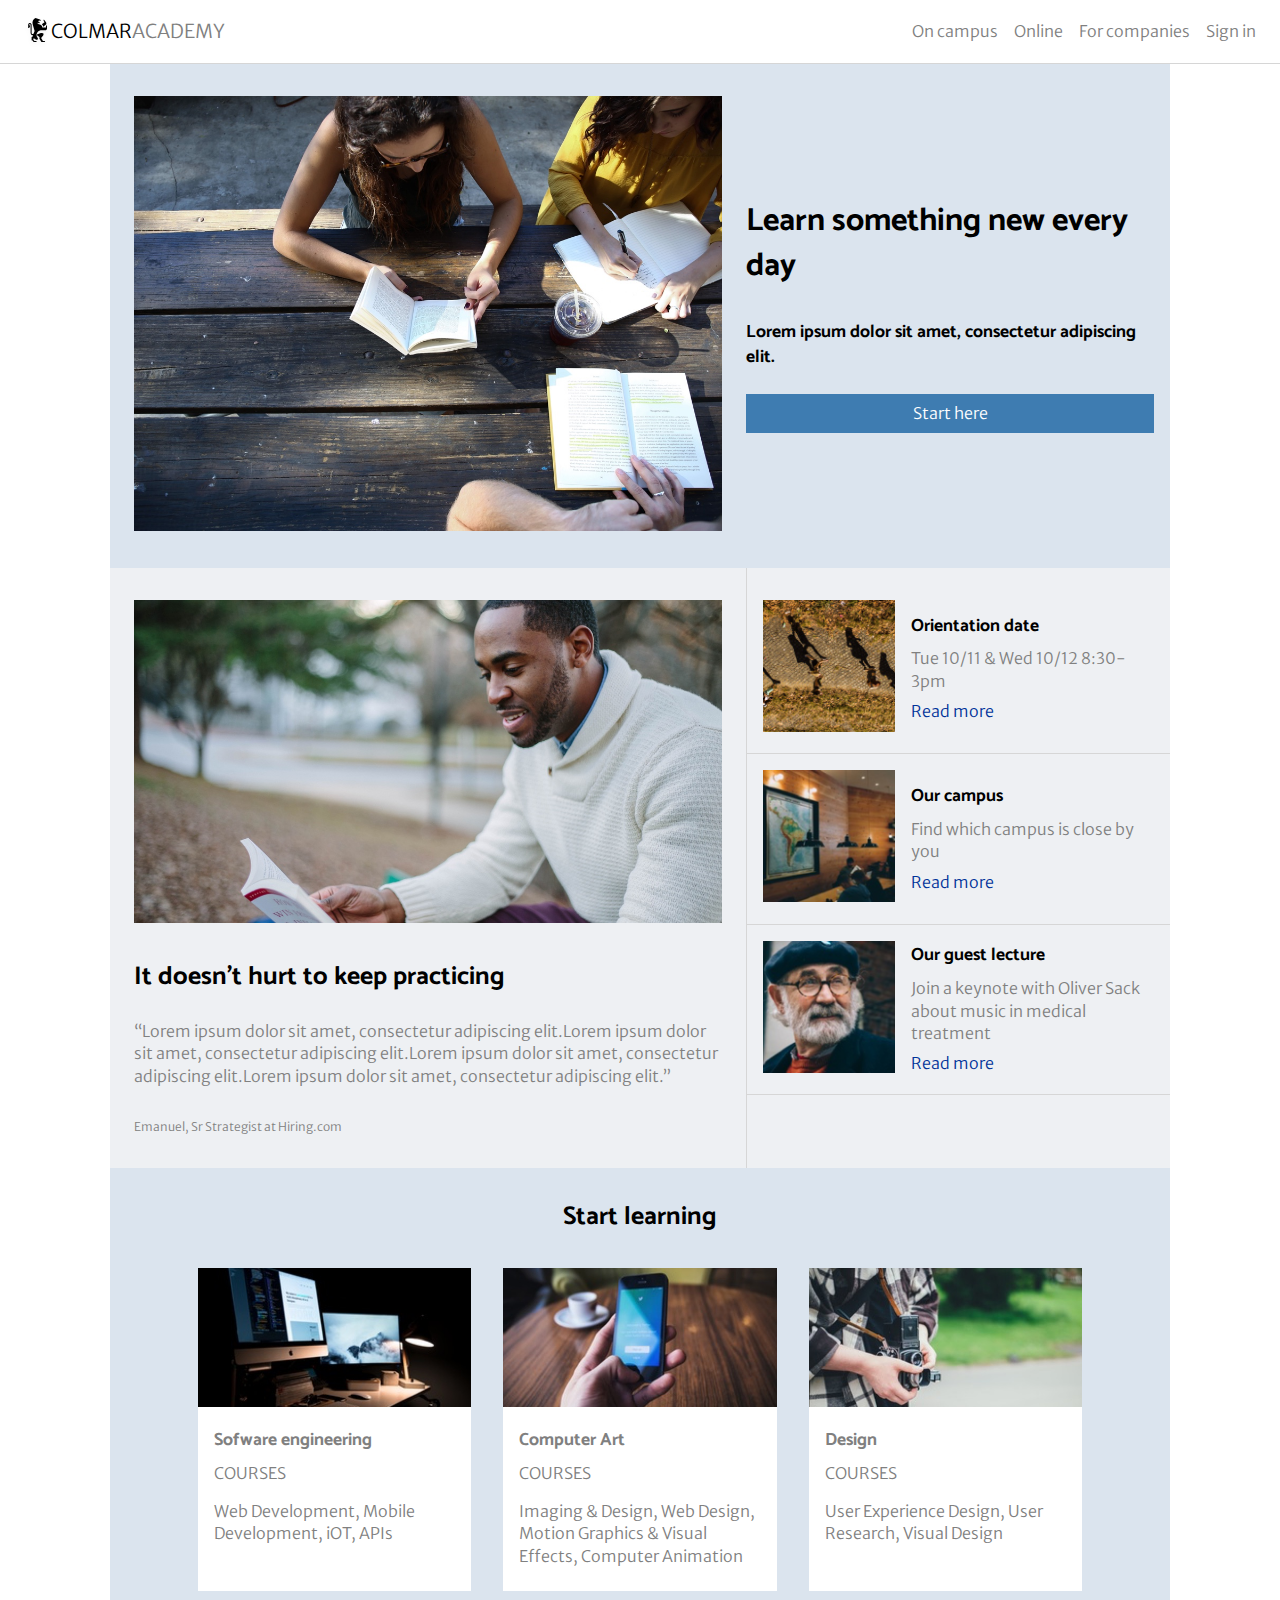
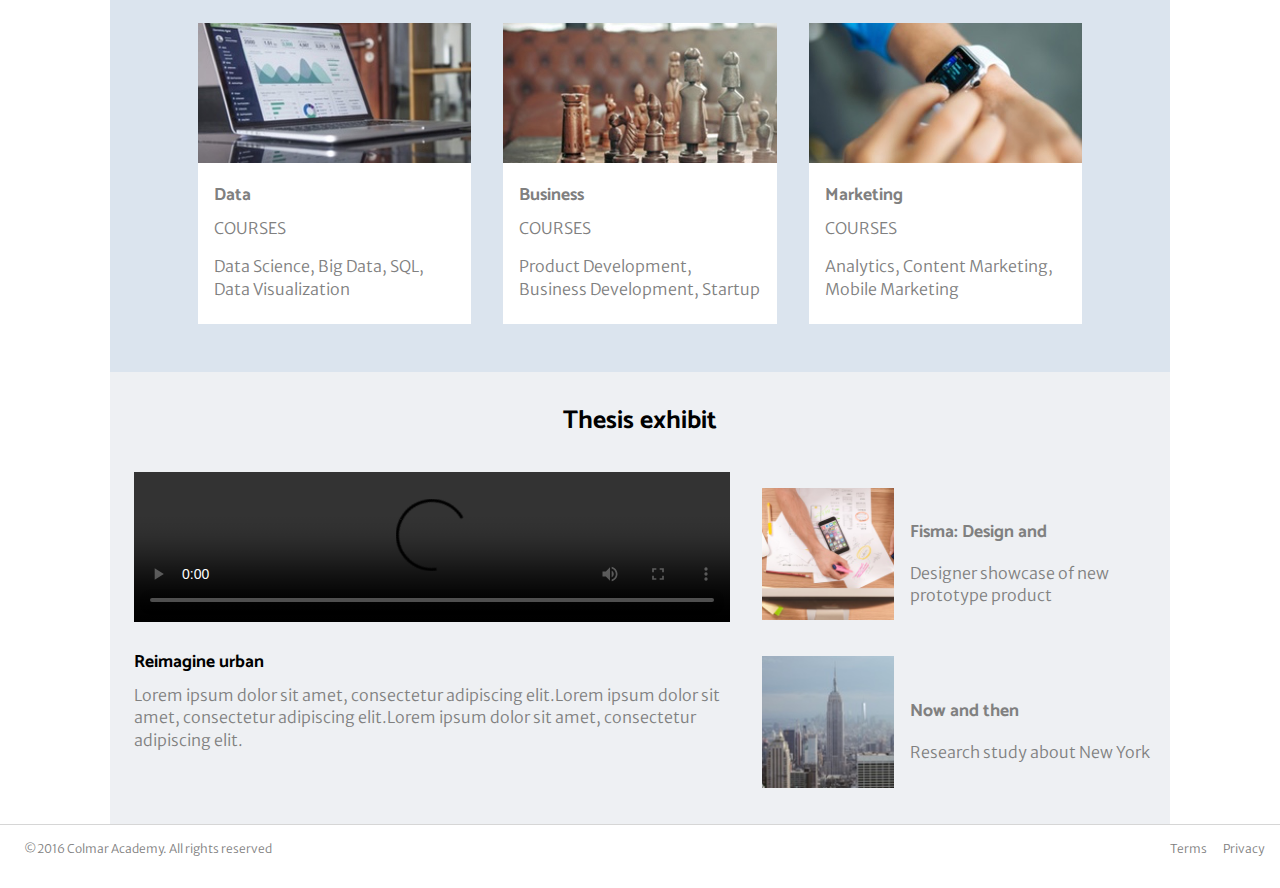
==== ColmarAcademy/index.html @ e9989dc5 "Codecademy generated from the project submission page." ====
<!doctype html>
<html>
  <head>
    <title>Cormar Academy</title>
    <meta charset="UTF-8">
    <meta name="viewport" content="width=device-width, initial-scale=1.0">
    <meta http-equiv="X-UA-Compatible" content="IE=edge,chrome=1">

    <link href="https://fonts.googleapis.com/css?family=Catamaran:600,700|Merriweather+Sans:300,400" rel="stylesheet">
    <link rel="stylesheet" type="text/css" href="./resources/css/style.css">
  </head>
  <body>
    <nav>
      <a href="index.html">
        <div class="logo">
          <img src="./resources/images/ic-logo.svg" alt="logo" />
          <span class="toggle black">Colmar</span><span class="blue toggle">Academy</span>
        </div>
      </a>
      <ul>
        <li><a href="#"><span class="mobile"><img src="./resources/images/ic-on-campus.svg" alt="on-campus-icon"/></span><span class="switch">On campus</span></a></li>
        <li><a href="#"><span class="mobile"><img src="./resources/images/ic-online.svg" alt="online-icon"/></span><span class="switch">Online</span></a></li>
        <li class="switch"><a href="#">For companies</a></li>
        <li><a href="#"><span class="mobile"><img src="./resources/images/ic-login.svg" alt="login-icon"/></span><span class="switch">Sign in</span></a></li>
      </ul>
    </nav>

<!--    banner -->
    <div class="main-container">
      <section class="banner">
        <div class=container>
         <img src="./resources/images/banner.jpg" alt="banner"/>
        </div>
        <aside class="aside">
          <div class="text">
            <h1 class="bold">Learn something new every day</h1>
            <h3>Lorem ipsum dolor sit amet, consectetur adipiscing elit.</h3>
            <a href="#" role="button">Start here</a>
          </div>
        </aside>

      </section> <!-- end of banner
 -->


 <!-- information -->
      <section class="information-main">
        <div class="container">
          <img src="./resources/images/information-main.jpg" alt="information-main"/>

          <h2>It doesn't hurt to keep practicing</h2>
          <q class="gray">Lorem ipsum dolor sit amet, consectetur adipiscing elit.Lorem ipsum dolor sit amet, consectetur adipiscing elit.Lorem ipsum dolor sit amet, consectetur adipiscing elit.Lorem ipsum dolor sit amet, consectetur adipiscing elit.</q>
          <p class="small gray">Emanuel, Sr Strategist at <a href="#">Hiring.com</a></p>
        </div>
        <aside class="info">
          <div class="card">
            <div class="image-container">
              <span class="switch"><img src="resources/images/information-orientation.jpg" alt="information-orientation"/></span><span class="mobile"><img src="resources/images/information-orientation-mobile.jpg" alt="information-orientation-mobile"/></span>
            </div>
            <div class="text">
              <h3>Orientation date</h3>
              <p class="gray">Tue 10/11 & Wed 10/12 8:30-3pm</p>
              <a href="#">Read more</a>
            </div>
          </div>

          <div class="card">
            <div class="image-container">
              <span class="switch"><img src="resources/images/information-campus.jpg" alt="information-campus"/></span><span class="mobile"><img src="resources/images/information-campus-mobile.jpg" alt="information-campus-mobile"/></span>
            </div>
            <div class="text">
              <h3>Our campus</h3>
              <p class="gray">Find which campus is close by you</p>
              <a href="#">Read more</a>
            </div>
          </div>

          <div class="card">
            <div class="image-container">
              <span class="switch"><img src="resources/images/information-guest-lecture.jpg" alt="information-guest-lecture"/></span><span class="mobile"><img src="resources/images/information-guest-lecture-mobile.jpg" alt="information-guest-lecture-mobile"/></span>
            </div>
            <div class="text">
              <h3>Our guest lecture</h3>
              <p class="gray">Join a keynote with Oliver Sack about music in medical treatment</p>
              <a href="#">Read more</a>
            </div>
          </div>
        </aside>
      </section> <!-- end of information-main -->

      <!-- courses -->
      <section class="courses">
        <h2>Start learning</h2>
        <div class="courses-container">

          <div class="course card">
            <a href="#">
              <img class="switch" src="resources/images/course-software.jpg" alt="course-software"/>
              <div class="text">
                <h3>Sofware engineering</h3>
                <p class="upper switch">Courses</p>
                <p class="switch">Web Development, Mobile Development, iOT, APIs</p>
              </div>
            </a>
          </div>

          <div class="course card">
            <a href="#">
              <img class="switch" src="resources/images/course-computer-art.jpg" alt="course-computer-art"/>
              <div class="text">
                <h3>Computer Art</h3>
                <p class="upper switch">Courses</p>
                <p class="switch">Imaging & Design, Web Design, Motion Graphics & Visual Effects, Computer Animation</p>
              </div>
            </a>
          </div>

          <div class="course card">
            <a href="#">
              <img class="switch" src="resources/images/course-design.jpg" alt="course-design"/>
              <div class="text">
                <h3>Design</h3>
                <p class="upper switch">Courses</p>
                <p class="switch">User Experience Design, User Research, Visual Design</p>
              </div>
            </a>
          </div>

          <div class="course card">
            <a href="#">
              <img class="switch" src="resources/images/course-data.jpg" alt="course-data"/>
              <div class="text">
                <h3>Data</h3>
                <p class="upper switch">Courses</p>
                <p class="switch">Data Science, Big Data, SQL, Data Visualization</p>
              </div>
            </a>
          </div>

          <div class="course card">
            <a href="#">
              <img class="switch" src="resources/images/course-business.jpg" alt="course-business"/>
              <div class="text">
                <h3>Business</h3>
                <p class="upper switch">Courses</p>
                <p class="switch">Product Development, Business Development, Startup</p>
              </div>
            </a>
          </div>

          <div class="course card">
            <a href="#">
              <img class="switch" src="resources/images/course-marketing.jpg" alt="course-marketing"/>
              <div class="text">
                <h3>Marketing</h3>
                <p class="upper switch">Courses</p>
                <p class="switch">Analytics, Content Marketing, Mobile Marketing</p>
              </div>
            </a>
          </div>
        </div> <!-- end of courses-container -->
      </section> <!-- end of courses -->

      <!--  thesis -->
      <section class="thesis">
        <h2>Thesis exhibit</h2>
        <div class="thesis-content">
          <div class="left container">
            <div class="video-container">
              <video src="./resources/videos/thesis.mp4" type="video/mp4"  controls></video>
            </div>

            <h3 class="switch">Reimagine urban</h3>
            <p class="gray switch">Lorem ipsum dolor sit amet, consectetur adipiscing elit.Lorem ipsum dolor sit amet, consectetur adipiscing elit.Lorem ipsum dolor sit amet, consectetur adipiscing elit.</p>
          </div>

          <aside class="switch">
            <a href="#">
              <div class="card">
                <div class="image-container">
                  <img src="resources/images/thesis-fisma.jpg" alt="thesis-fisma"/>
                </div>
                <div class="text">
                  <h3>Fisma: Design and</h3>
                  <p class="gray">Designer showcase of new prototype product</p>
                </div>
              </div>
            </a>

            <a href="#">
              <div class="card">
                <div class="image-container">
                  <img src="resources/images/thesis-now-and-then.jpg" alt="thesis-now-and-then"/>
                </div>
                <div class="text">
                  <h3>Now and then</h3>
                  <p class="gray">Research study about New York</p>
                </div>
              </div>
            </a>
          </aside> <!-- end of right -->
        </div> <!-- end of thesis-content -->
      </section> <!-- end of thesis -->
    </div> <!-- end of main-container -->
    <footer class="small gray">
     <p>&copy;2016 Colmar Academy. All rights reserved</p>
     <ul class="switch">
       <li><a href="#">Terms</a></li>
       <li><a href="#">Privacy</a></li>
     </ul>
   </footer>
  </body>
</html>
---- ColmarAcademy/resources/css/style.css ----
* {
    /*background: #000 !important;
    color: #0f0 !important;*/
    /*outline: solid #f00 1px !important;*/
    margin: 0;
    padding: 0;
    box-sizing: border-box;
}

html, body {
    font-size: 16px;
    box-sizing: border-box;
    font-family: 'Merriweather Sans', sans-serif;
    font-weight: 300;
    line-height: 1.4;

}

h1,
h2,
h3 {
    font-family: 'Catamaran', sans-serif;
    font-weight: 700;
}

h1 {
    font-size: 2rem;
}

h2 {
    font-size: 1.6rem;
    padding-top: 2rem;
    padding-bottom: 2rem;
}

h3 {
    font-size: 1.1rem;
}

a {
    text-decoration: none;
    list-style: none;
}

.upper {
    text-transform: uppercase;
}

.main-container {
    background-color: #eef0f3;
}

@media only screen and (min-width: 1200px) {
    .main-container {
        max-width: 1060px;
        margin: 0 auto;
    }
}

.bold {
    font-weight: bold;
}

.gray {
    color: gray;
}

.small {
    font-size: 12px;
}

/*nav*/
nav {
    position: fixed;
    background-color: white;
    width: 100%;
    display: flex;
    height: 64px;
    justify-content: space-between;
    align-items: center;
    border-bottom: 1px solid #d6d6d6;
    padding-left:  1.5em;
    padding-right: 1.5em;
}

.logo {
    display: flex;
    align-items: center;
    text-transform: uppercase;
}

/*.blue {
    color: #054a91;
}*/

.logo img {
    width: 27px;
    height: 32px;
}

.logo span {
    font-size: 1.2rem;
}

ul {
    display: flex;
}

li {
    list-style-type: none;
    padding-right: 1rem;
}

nav li:last-child {
    padding-right: 0;
}

a {
    color: gray;
}

.black {
    color: black;
}

nav a:hover {
    text-decoration: underline;
}

.mobile {
    display: none;
}

@media only screen and (max-width: 620px) {

    .mobile {
        display: block;
    }

    .switch {
        display: none;
    }

    li {
       padding-right: 4rem;
    }
}

@media only screen and (max-width: 480px) {
    .toggle {
        display: none;
    }

}

/*banner*/
section {
    width: 100%;
    display: flex;
    justify-content: space-between;
    /*border: 1px solid #d6d6d6;*/
}

.banner {
    padding-top: 64px;
    background-color: #DBE4EE;
}

.banner aside {
    display: flex;
    flex-direction: column;
    justify-content: center;
}

.banner h1 {
        padding-bottom: 1rem;
    }

.banner h3 {
    padding-top: 1rem;
    padding-bottom: 1.5rem;
}

.banner a {
    padding: 8px;
    color: white;
    background-color: #3E7CB1;
    text-align: center;
    transition-property: background-color;
    transition-duration: 550ms;
}

.banner a:hover {
    background-color: #054a91;
    /*background-color: #ff570a;*/
    box-shadow: 3px 3px 3px 0 rgba(0, 0, 0, 0.5);
    transition-property: box-shadow;
    transition-duration: 550ms;
}

.container {
    max-width: 60%;
    padding: 32px 24px 32px 24px;
}

img {
    width: 100%;
}

aside {
    /*max-width: 423px;*/
    max-width: 40%;
    padding: 16px 0;

}

.text {
    padding: 16px;
    display: flex;
    flex-direction: column;
    justify-content: center;

}

.banner .text {
    padding-left: 0;
}

.container h2 {
    padding-bottom: 1.5rem;
}

@media only screen and (max-width: 620px) {

    .banner {
        display: block;
    }

    .container {
       max-width: 100%;
    }

    .banner .container {
        padding: 0;

        /*height: 180px;
        background-color: #3E7CB1;*/
    }

    .banner .text {
    padding-left: 16px;
}

    .banner img {
        /*display: none;*/
        max-width: 100%;
    }

    aside {
        max-width: 100%;
    }

    .banner a {
        background-color: #3E7CB1;
    }
}


.information-main .container p {
    padding-top: 2rem;

}

.information-main a:hover {
    text-decoration: underline;
    color: #003399;
}

/*.card:hover {
    background-color: #DBE4EE;
    border-left: 1px solid #d6d6d6;
}*/

.information-main .card {
    border-bottom: 1px solid #d6d6d6;
}

.card {
    display: flex;
    max-width: 100%;
    /*border: 1px solid #d6d6d6;*/
}

.card p {
    padding-top: 0.5rem;
    padding-bottom: 0.5rem;
}

.info {
    border-left: 1px solid #d6d6d6;
}

.info .text a {
    color: #003399;
}

.info a:hover {
    text-decoration: underline;
}

.image-container {
    max-width: 35%;
    padding: 16px 0 16px 16px;
}

.info .card:hover {
    background-color: #DBE4EE;
}

@media only screen and (max-width: 620px) {
    .information-main .container {
        display: none;
    }

    .information-main aside {
        padding-top: 0;
        padding-bottom: 0;
    }

    .card {
        display: block;
    }

    .information-main .card {
        padding-bottom: 3rem;
        border: none;
    }

    .information-main .text {
        padding-left: 32px;
        padding-bottom: 0;
    }

    .image-container {
        max-width: 100%;
        padding: 16px;
    }
}

/*courses*/

.courses {
  flex-direction: column;
  align-items: center;
  background-color: #DBE4EE;
}

.courses-container {
    display: flex;
    flex-wrap: wrap;
   /* width: 85%;*/
   padding: 0 72px 32px 72px;
}

.course {
    display: flex;
    flex-direction: column;
    max-height: 50%;
    background-color: white;
    /*margin: 0 1rem 1rem 1rem;*/
    margin: 1rem;
    flex: 1 1 29%;
}

.courses h2 {
    padding-bottom: 1rem;
}

.course p {
    color: gray;
}

.course:hover {
    box-shadow: 3px 3px 3px 0 rgba(0, 0, 0, 0.5);
    transition-property: box-shadow;
    transition-duration: 550ms;
}

@media only screen and (max-width: 620px) {
    .courses-container {
        width: 100%;
        display: block;
        padding: 0 0 16px 0;
    }

    .course {
        background-color: #3E7CB1;
    }

    .course a {
        color: white;
    }

    .course .text {
        padding-bottom: 24px;
    }

    .course a:hover {
        background-color: #054a91;
        box-shadow: 3px 3px 3px 0 rgba(0, 0, 0, 0.5);
        transition-property: box-shadow, background-color;
        transition-duration: 550ms;
    }

    .courses h2 {
        padding-bottom: 0;
    }
}

/*thesis*/
.thesis {
    flex-direction: column;
}

.thesis h2 {
    padding-bottom: 0;
    text-align: center;
}

.thesis-content {
    display: flex;
}

.left {
    padding-right: 16px;
}

.thesis-content h3 {
    padding-top: 1.5rem;
    padding-bottom: 0.5rem;
}

video {
    width: 100%;
}

.thesis .card {
   max-height: 168px;
}

.thesis .card:hover {
    background-color: #DBE4EE;
}

.thesis aside {
    padding-top: 32px;
}

footer {
    width: 100%;
    display: flex;
    justify-content: space-between;
    align-items: flex-start;
    padding-left: 1.5rem;
    padding-top: 1rem;
    border-top: 1px solid #d6d6d6;
    height: 64px;
    font-size: 12px;
}

footer a:hover {
    text-decoration: underline;
}

@media only screen and (max-width: 620px) {

    .thesis-content .container {
        padding: 16px 0  24px 0;
    }

    .left {
        padding: 0;
    }

    footer {
        padding-bottom: 16px;
        height: auto;
        border-top: none;
    }
}
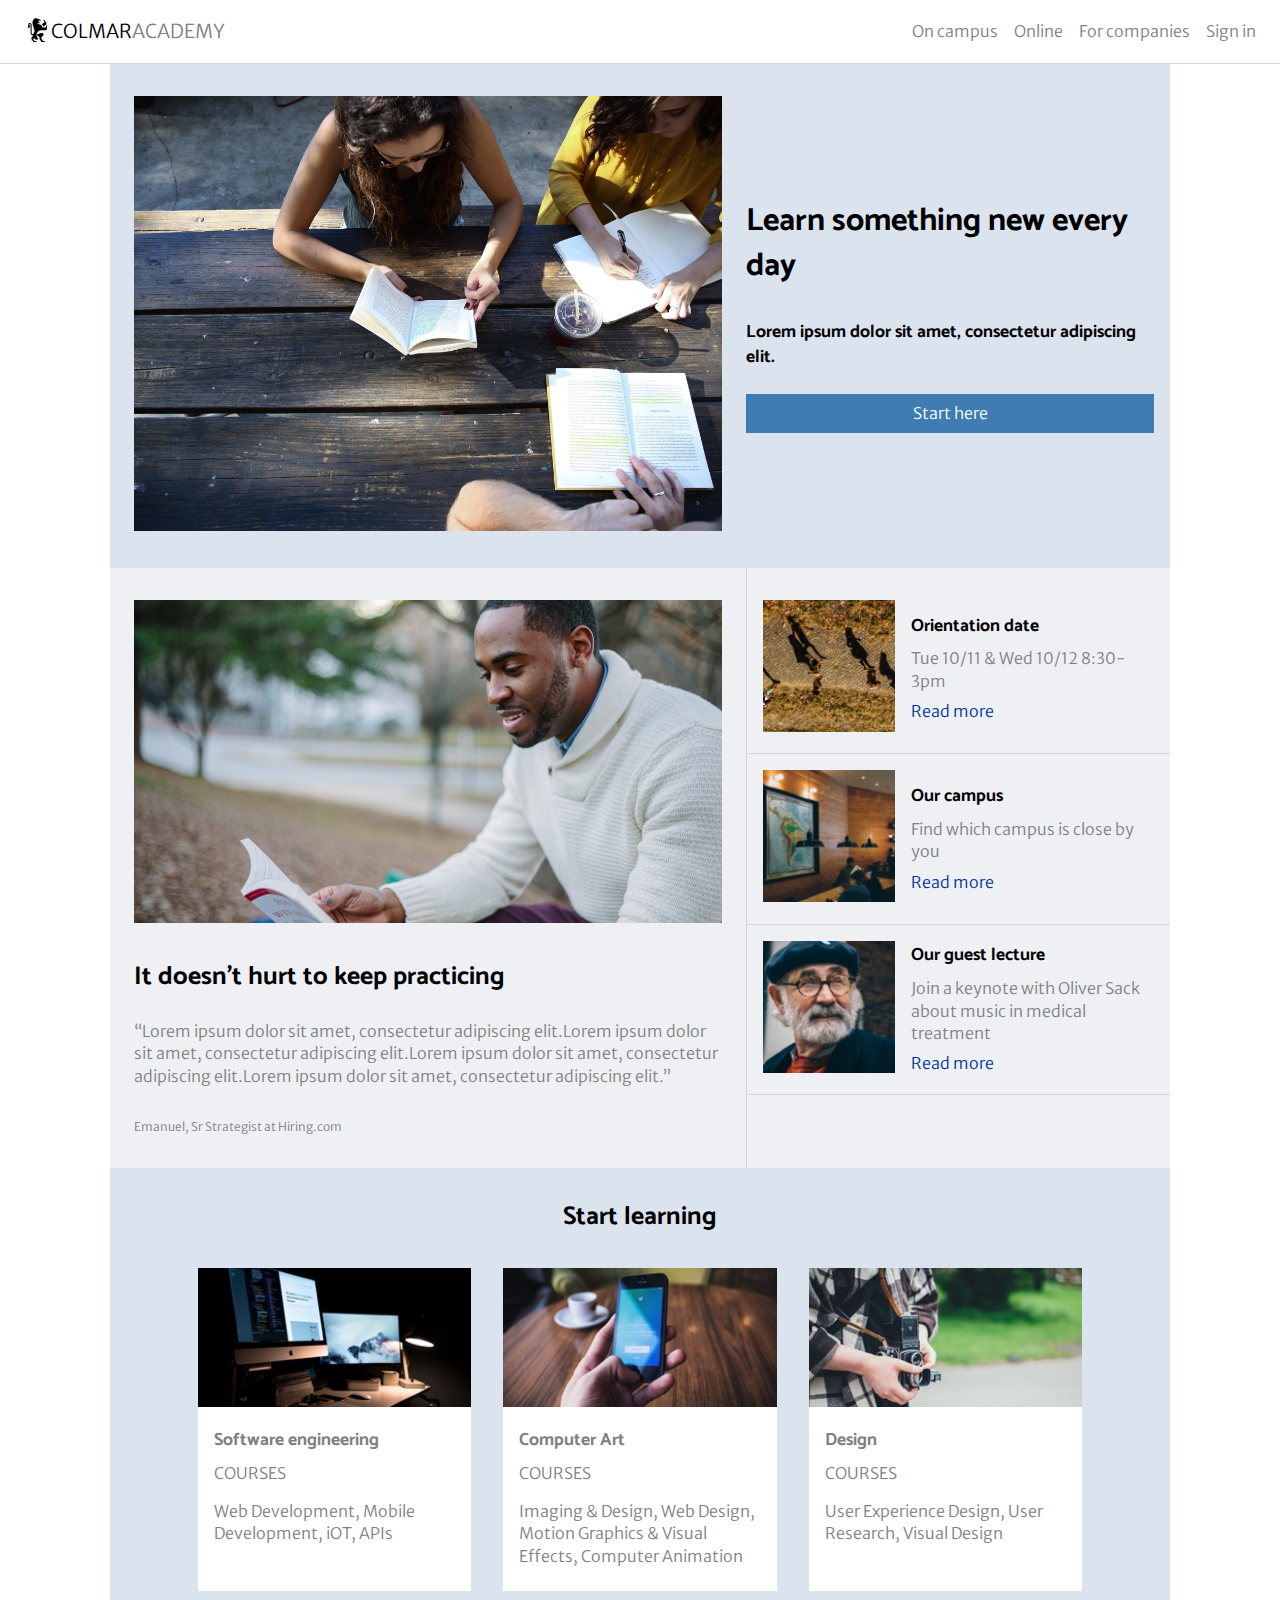
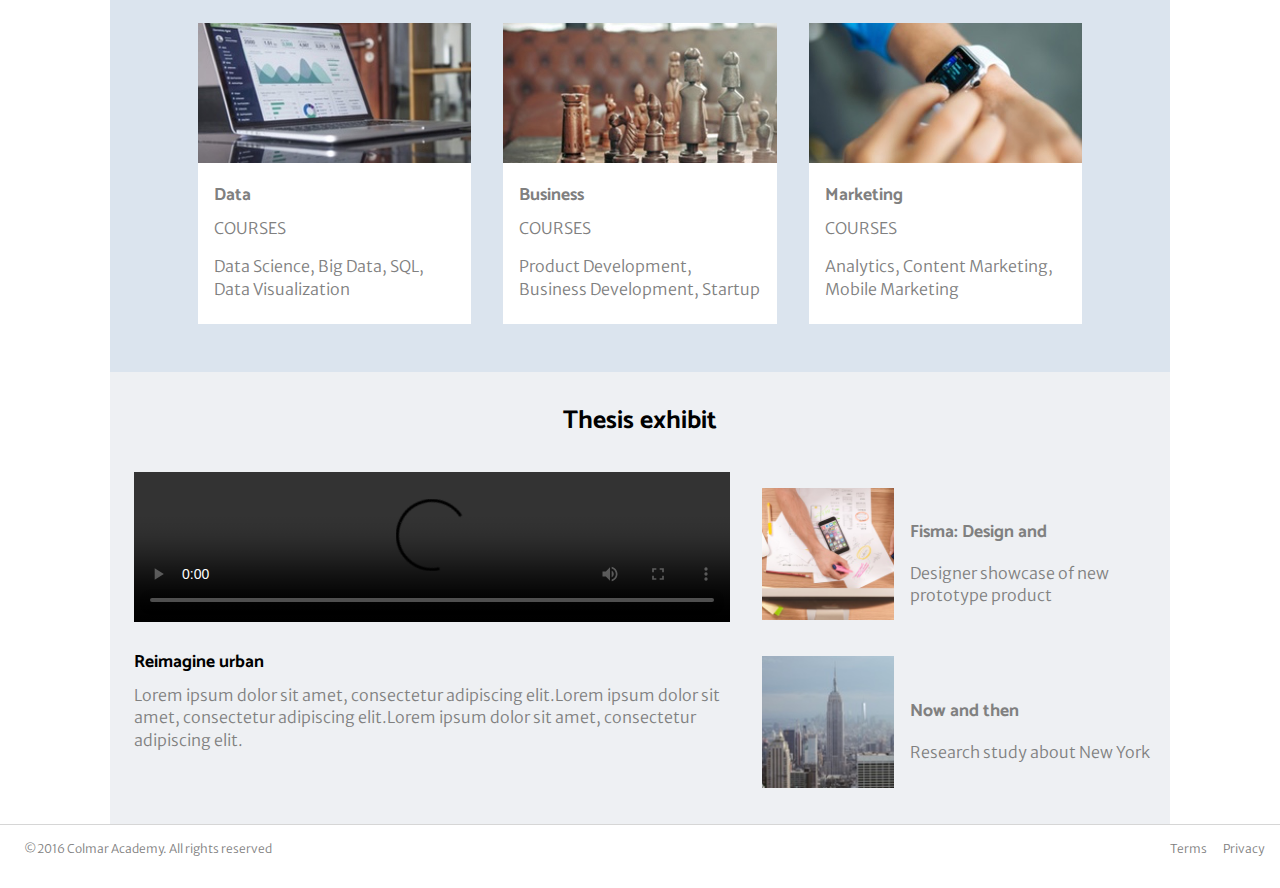
==== commit 37034d70: "Added sign-in page and course page." ====
--- a/ColmarAcademy/index.html
+++ b/ColmarAcademy/index.html
@@ -4,9 +4,11 @@
     <title>Cormar Academy</title>
     <meta charset="UTF-8">
     <meta name="viewport" content="width=device-width, initial-scale=1.0">
-    <meta http-equiv="X-UA-Compatible" content="IE=edge,chrome=1">
-
-    <link href="https://fonts.googleapis.com/css?family=Catamaran:600,700|Merriweather+Sans:300,400" rel="stylesheet">
+    <meta http-equiv="X-UA-Compatible" content="IE=edge">
+
+    <link href="https://fonts.googleapis.com/css?family=Catamaran:700" rel="stylesheet">
+    <link href="https://fonts.googleapis.com/css?family=Merriweather+Sans:300" rel="stylesheet">
+    <link rel="icon" href="./resources/images/ic-logo.ico" type="image/x-icon">
     <link rel="stylesheet" type="text/css" href="./resources/css/style.css">
   </head>
   <body>
@@ -14,21 +16,21 @@
       <a href="index.html">
         <div class="logo">
           <img src="./resources/images/ic-logo.svg" alt="logo" />
-          <span class="toggle black">Colmar</span><span class="blue toggle">Academy</span>
+          <span class="toggle black">Colmar</span><span class="toggle">Academy</span>
         </div>
       </a>
       <ul>
         <li><a href="#"><span class="mobile"><img src="./resources/images/ic-on-campus.svg" alt="on-campus-icon"/></span><span class="switch">On campus</span></a></li>
         <li><a href="#"><span class="mobile"><img src="./resources/images/ic-online.svg" alt="online-icon"/></span><span class="switch">Online</span></a></li>
         <li class="switch"><a href="#">For companies</a></li>
-        <li><a href="#"><span class="mobile"><img src="./resources/images/ic-login.svg" alt="login-icon"/></span><span class="switch">Sign in</span></a></li>
+        <li ><a href="sign-in.html"><span class="mobile"><img src="./resources/images/ic-login.svg" alt="login-icon"/></span><span class="switch">Sign in</span></a></li>
       </ul>
     </nav>
 
 <!--    banner -->
     <div class="main-container">
       <section class="banner">
-        <div class=container>
+        <div class="container">
          <img src="./resources/images/banner.jpg" alt="banner"/>
         </div>
         <aside class="aside">
@@ -94,10 +96,10 @@
         <div class="courses-container">
 
           <div class="course card">
-            <a href="#">
+            <a href="course.html">
               <img class="switch" src="resources/images/course-software.jpg" alt="course-software"/>
               <div class="text">
-                <h3>Sofware engineering</h3>
+                <h3>Software engineering</h3>
                 <p class="upper switch">Courses</p>
                 <p class="switch">Web Development, Mobile Development, iOT, APIs</p>
               </div>
@@ -105,7 +107,7 @@
           </div>
 
           <div class="course card">
-            <a href="#">
+            <a href="course.html">
               <img class="switch" src="resources/images/course-computer-art.jpg" alt="course-computer-art"/>
               <div class="text">
                 <h3>Computer Art</h3>
@@ -116,7 +118,7 @@
           </div>
 
           <div class="course card">
-            <a href="#">
+            <a href="course.html">
               <img class="switch" src="resources/images/course-design.jpg" alt="course-design"/>
               <div class="text">
                 <h3>Design</h3>
@@ -127,7 +129,7 @@
           </div>
 
           <div class="course card">
-            <a href="#">
+            <a href="course.html">
               <img class="switch" src="resources/images/course-data.jpg" alt="course-data"/>
               <div class="text">
                 <h3>Data</h3>
@@ -138,7 +140,7 @@
           </div>
 
           <div class="course card">
-            <a href="#">
+            <a href="course.html">
               <img class="switch" src="resources/images/course-business.jpg" alt="course-business"/>
               <div class="text">
                 <h3>Business</h3>
@@ -149,7 +151,7 @@
           </div>
 
           <div class="course card">
-            <a href="#">
+            <a href="course.html">
               <img class="switch" src="resources/images/course-marketing.jpg" alt="course-marketing"/>
               <div class="text">
                 <h3>Marketing</h3>
@@ -167,7 +169,7 @@
         <div class="thesis-content">
           <div class="left container">
             <div class="video-container">
-              <video src="./resources/videos/thesis.mp4" type="video/mp4"  controls></video>
+              <video src="./resources/videos/thesis.mp4" controls></video>
             </div>
 
             <h3 class="switch">Reimagine urban</h3>
--- a/ColmarAcademy/resources/css/style.css
+++ b/ColmarAcademy/resources/css/style.css
@@ -89,10 +89,6 @@
     text-transform: uppercase;
 }
 
-/*.blue {
-    color: #054a91;
-}*/
-
 .logo img {
     width: 27px;
     height: 32px;
@@ -158,7 +154,6 @@
     width: 100%;
     display: flex;
     justify-content: space-between;
-    /*border: 1px solid #d6d6d6;*/
 }
 
 .banner {
@@ -192,7 +187,6 @@
 
 .banner a:hover {
     background-color: #054a91;
-    /*background-color: #ff570a;*/
     box-shadow: 3px 3px 3px 0 rgba(0, 0, 0, 0.5);
     transition-property: box-shadow;
     transition-duration: 550ms;
@@ -208,7 +202,6 @@
 }
 
 aside {
-    /*max-width: 423px;*/
     max-width: 40%;
     padding: 16px 0;
 
@@ -242,9 +235,6 @@
 
     .banner .container {
         padding: 0;
-
-        /*height: 180px;
-        background-color: #3E7CB1;*/
     }
 
     .banner .text {
@@ -252,7 +242,6 @@
 }
 
     .banner img {
-        /*display: none;*/
         max-width: 100%;
     }
 
@@ -276,11 +265,6 @@
     color: #003399;
 }
 
-/*.card:hover {
-    background-color: #DBE4EE;
-    border-left: 1px solid #d6d6d6;
-}*/
-
 .information-main .card {
     border-bottom: 1px solid #d6d6d6;
 }
@@ -288,7 +272,6 @@
 .card {
     display: flex;
     max-width: 100%;
-    /*border: 1px solid #d6d6d6;*/
 }
 
 .card p {
@@ -358,7 +341,6 @@
 .courses-container {
     display: flex;
     flex-wrap: wrap;
-   /* width: 85%;*/
    padding: 0 72px 32px 72px;
 }
 
@@ -367,7 +349,6 @@
     flex-direction: column;
     max-height: 50%;
     background-color: white;
-    /*margin: 0 1rem 1rem 1rem;*/
     margin: 1rem;
     flex: 1 1 29%;
 }
